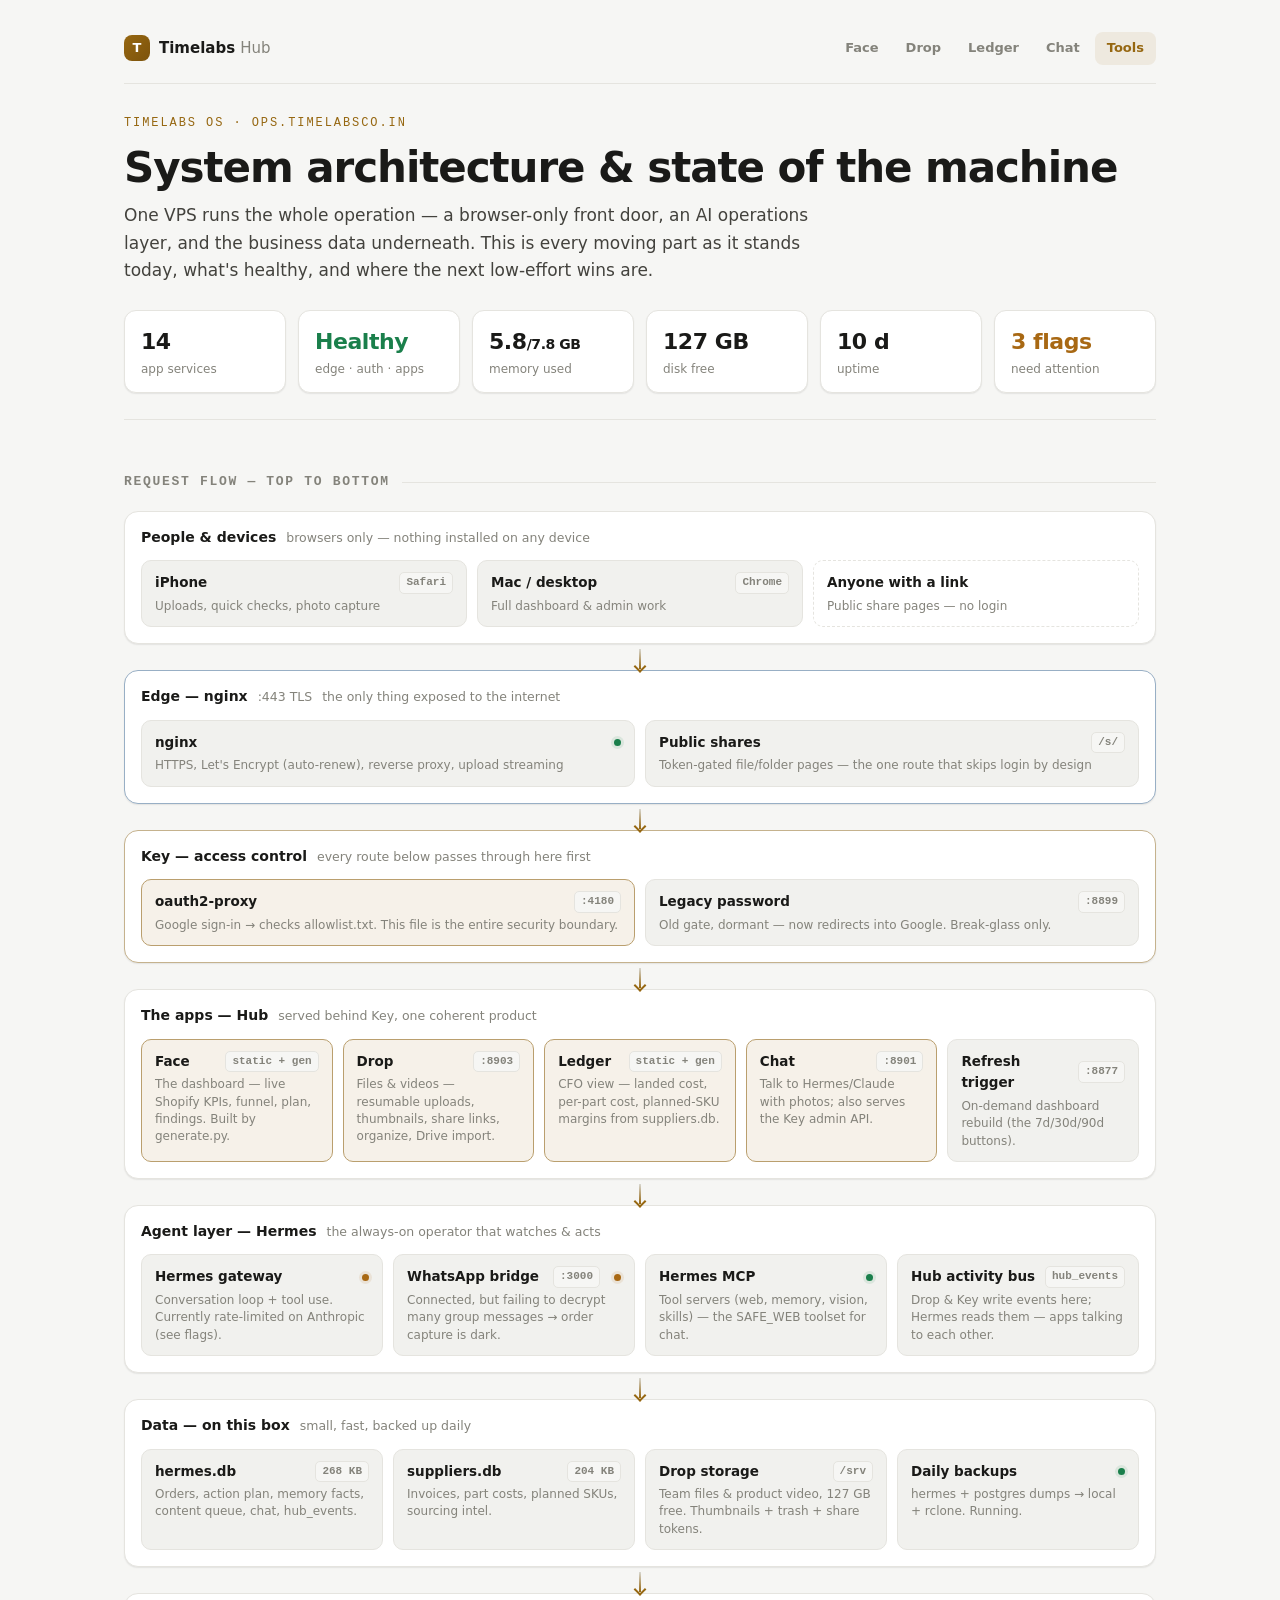
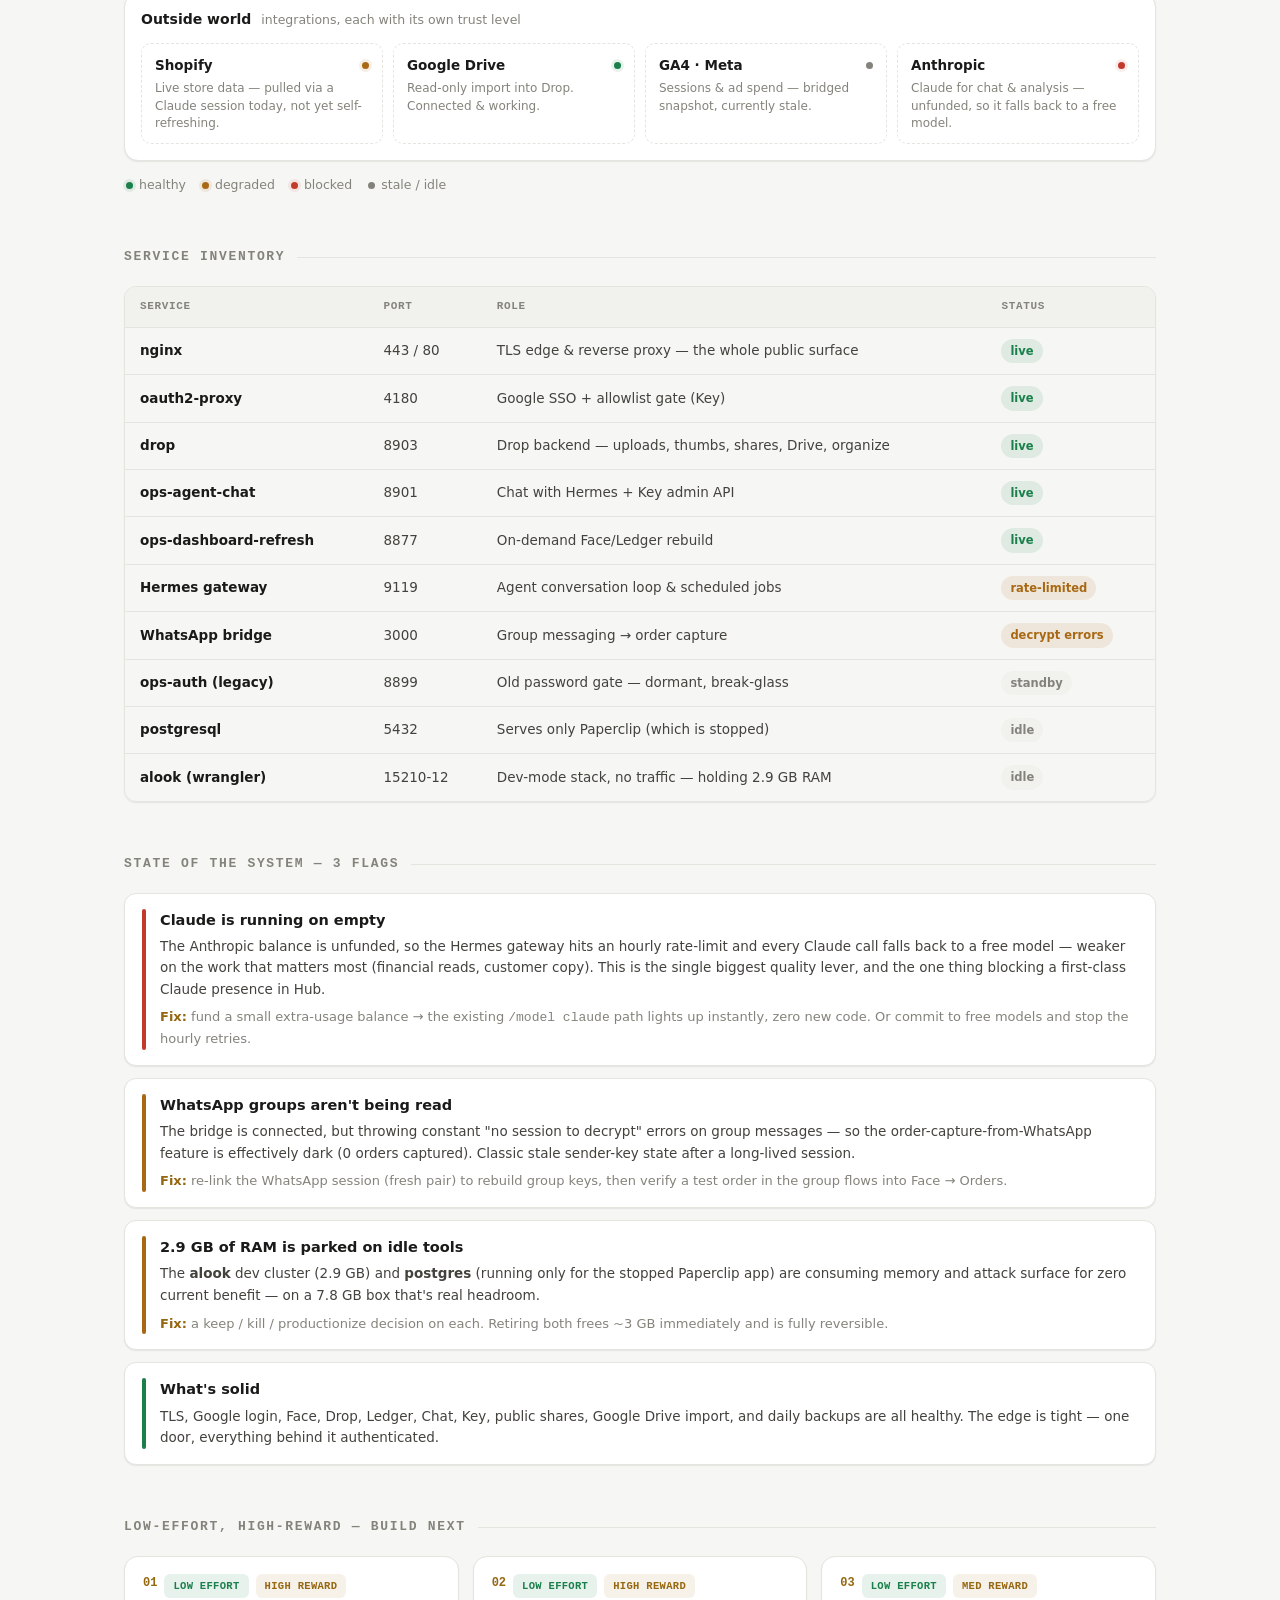
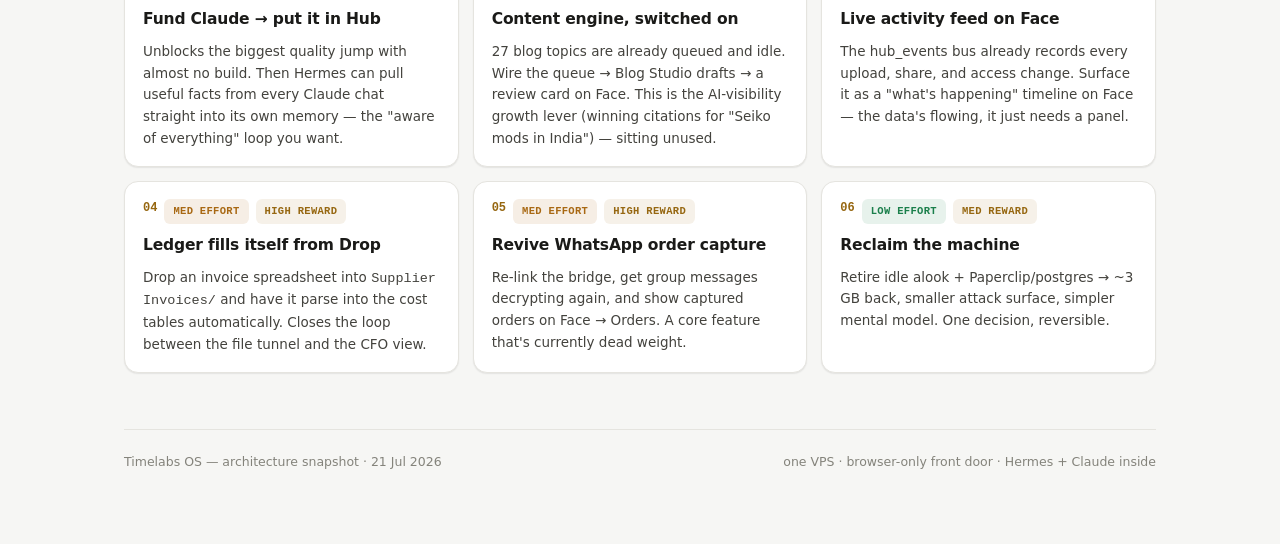
==== www/architecture.html @ 83016ca8 "Architecture diagram now lives inside Hub Deployed the system-architecture map as /ops/architecture." ====
<!doctype html>
<html lang="en">
<head>
<meta charset="utf-8">
<meta name="viewport" content="width=device-width,initial-scale=1,viewport-fit=cover">
<meta name="color-scheme" content="light dark">
<title>Timelabs OS — System Architecture</title>
<style>
  :root{
    --bg:#f6f6f4; --card:#ffffff; --card-2:#f1f1ee; --border:#e5e4df; --border-2:#d8d7d0;
    --ink:#1a1a18; --body:#43423d; --muted:#84837b;
    --accent:#966711; --accent-2:#7c530c; --accent-bg:rgba(150,103,17,.09);
    --good:#1a7f4b; --good-bg:rgba(26,127,75,.10);
    --warn:#a86813; --warn-bg:rgba(168,104,19,.11);
    --bad:#c23a2b; --bad-bg:rgba(194,58,43,.09);
    --edge:#3a6ea5; --edge-bg:rgba(58,110,165,.10);
    --sans:ui-sans-serif,system-ui,-apple-system,"Segoe UI",Roboto,"Inter","Helvetica Neue",Arial,sans-serif;
    --mono:ui-monospace,"SF Mono","Cascadia Code",Consolas,"Liberation Mono",monospace;
    --shadow:0 1px 2px rgba(20,20,18,.05), 0 1px 1px rgba(20,20,18,.03);
    --shadow-lg:0 6px 28px rgba(20,20,18,.09);
  }
  @media (prefers-color-scheme: dark){
    :root{
      --bg:#101012; --card:#191a1c; --card-2:#202123; --border:#2a2b2e; --border-2:#393a3e;
      --ink:#f1f1ef; --body:#c7c7c2; --muted:#8a8a84;
      --accent:#d8a94c; --accent-2:#e7c176; --accent-bg:rgba(216,169,76,.11);
      --good:#3fc380; --good-bg:rgba(63,195,128,.11);
      --warn:#e0ad51; --warn-bg:rgba(224,173,81,.12);
      --bad:#ef6b5b; --bad-bg:rgba(239,107,91,.11);
      --edge:#6ea3dd; --edge-bg:rgba(110,163,221,.12);
      --shadow:0 1px 2px rgba(0,0,0,.3);
      --shadow-lg:0 10px 38px rgba(0,0,0,.45);
    }
  }
  :root[data-theme="light"]{
    --bg:#f6f6f4; --card:#ffffff; --card-2:#f1f1ee; --border:#e5e4df; --border-2:#d8d7d0;
    --ink:#1a1a18; --body:#43423d; --muted:#84837b;
    --accent:#966711; --accent-2:#7c530c; --accent-bg:rgba(150,103,17,.09);
    --good:#1a7f4b; --good-bg:rgba(26,127,75,.10); --warn:#a86813; --warn-bg:rgba(168,104,19,.11);
    --bad:#c23a2b; --bad-bg:rgba(194,58,43,.09); --edge:#3a6ea5; --edge-bg:rgba(58,110,165,.10);
    --shadow:0 1px 2px rgba(20,20,18,.05), 0 1px 1px rgba(20,20,18,.03); --shadow-lg:0 6px 28px rgba(20,20,18,.09);
  }
  :root[data-theme="dark"]{
    --bg:#101012; --card:#191a1c; --card-2:#202123; --border:#2a2b2e; --border-2:#393a3e;
    --ink:#f1f1ef; --body:#c7c7c2; --muted:#8a8a84;
    --accent:#d8a94c; --accent-2:#e7c176; --accent-bg:rgba(216,169,76,.11);
    --good:#3fc380; --good-bg:rgba(63,195,128,.11); --warn:#e0ad51; --warn-bg:rgba(224,173,81,.12);
    --bad:#ef6b5b; --bad-bg:rgba(239,107,91,.11); --edge:#6ea3dd; --edge-bg:rgba(110,163,221,.12);
    --shadow:0 1px 2px rgba(0,0,0,.3); --shadow-lg:0 10px 38px rgba(0,0,0,.45);
  }
  *{box-sizing:border-box}
  body{margin:0;background:var(--bg);color:var(--body);font-family:var(--sans);line-height:1.6;
    -webkit-font-smoothing:antialiased;font-size:15px;}
  .num{font-variant-numeric:tabular-nums}
  .mono{font-family:var(--mono)}
  .wrap{max-width:1080px;margin:0 auto;padding:40px 24px 72px;}

  header{border-bottom:1px solid var(--border);padding-bottom:26px;margin-bottom:34px;}
  .eyebrow{font-family:var(--mono);font-size:12px;letter-spacing:.16em;text-transform:uppercase;
    color:var(--accent);margin:0 0 12px;}
  h1{font-size:clamp(28px,5vw,42px);line-height:1.08;letter-spacing:-.025em;color:var(--ink);
    margin:0 0 12px;text-wrap:balance;font-weight:750;}
  .lede{font-size:17px;color:var(--body);max-width:64ch;margin:0;}
  .statrow{display:grid;grid-template-columns:repeat(auto-fit,minmax(120px,1fr));gap:12px;margin-top:26px;}
  .stat{background:var(--card);border:1px solid var(--border);border-radius:12px;padding:13px 16px;box-shadow:var(--shadow);}
  .stat .v{font-size:22px;font-weight:750;color:var(--ink);letter-spacing:-.02em;}
  .stat .l{font-size:12px;color:var(--muted);margin-top:1px;}
  .stat .v.ok{color:var(--good)} .stat .v.warn{color:var(--warn)}

  h2{font-size:13px;font-family:var(--mono);letter-spacing:.13em;text-transform:uppercase;color:var(--muted);
    margin:52px 0 18px;font-weight:600;display:flex;align-items:center;gap:12px;}
  h2::after{content:"";flex:1;height:1px;background:var(--border);}

  /* ---- architecture diagram: request flows top → bottom ---- */
  .diagram{display:flex;flex-direction:column;gap:0;}
  .band{position:relative;border:1px solid var(--border);border-radius:14px;background:var(--card);
    padding:14px 16px 16px;box-shadow:var(--shadow);}
  .band + .band{margin-top:26px;}
  .band + .band::before{content:"";position:absolute;top:-22px;left:50%;width:2px;height:20px;
    background:linear-gradient(var(--border-2),var(--accent));transform:translateX(-50%);}
  .band + .band::after{content:"";position:absolute;top:-9px;left:50%;width:7px;height:7px;
    border-right:2px solid var(--accent);border-bottom:2px solid var(--accent);
    transform:translateX(-50%) rotate(45deg);}
  .band-h{display:flex;align-items:baseline;gap:10px;margin-bottom:12px;flex-wrap:wrap;}
  .band-h b{font-size:14px;color:var(--ink);font-weight:700;}
  .band-h span{font-size:12.5px;color:var(--muted);}
  .band.edge{border-color:color-mix(in srgb,var(--edge) 45%,var(--border));}
  .band.access{border-color:color-mix(in srgb,var(--accent) 40%,var(--border));}
  .nodes{display:grid;grid-template-columns:repeat(auto-fit,minmax(158px,1fr));gap:10px;}
  .node{background:var(--card-2);border:1px solid var(--border);border-radius:10px;padding:11px 13px;}
  .node .nm{font-size:13.5px;font-weight:650;color:var(--ink);display:flex;align-items:center;justify-content:space-between;gap:8px;}
  .node .port{font-family:var(--mono);font-size:11px;color:var(--muted);background:var(--bg);
    border:1px solid var(--border);border-radius:5px;padding:1px 6px;white-space:nowrap;}
  .node .d{font-size:12px;color:var(--muted);margin-top:4px;line-height:1.45;}
  .node.hero{border-color:color-mix(in srgb,var(--accent) 55%,var(--border));background:var(--accent-bg);}
  .node.ext{background:transparent;border-style:dashed;}
  .dot{width:7px;height:7px;border-radius:50%;flex:0 0 auto;}
  .dot.live{background:var(--good);box-shadow:0 0 0 3px var(--good-bg);}
  .dot.warnd{background:var(--warn);box-shadow:0 0 0 3px var(--warn-bg);}
  .dot.down{background:var(--bad);box-shadow:0 0 0 3px var(--bad-bg);}
  .dot.idle{background:var(--muted);}

  .legend{display:flex;gap:16px;flex-wrap:wrap;font-size:12.5px;color:var(--muted);margin:14px 2px 0;}
  .legend span{display:flex;align-items:center;gap:6px;}

  /* ---- inventory table ---- */
  .tablewrap{overflow-x:auto;border:1px solid var(--border);border-radius:12px;box-shadow:var(--shadow);}
  table{width:100%;border-collapse:collapse;font-size:13.5px;min-width:560px;}
  th,td{text-align:left;padding:11px 15px;border-bottom:1px solid var(--border);}
  thead th{font-family:var(--mono);font-size:11px;letter-spacing:.06em;text-transform:uppercase;color:var(--muted);
    background:var(--card-2);font-weight:600;}
  tbody tr:last-child td{border-bottom:none;}
  tbody td:first-child{font-weight:650;color:var(--ink);}
  td .port{font-family:var(--mono);font-size:12px;color:var(--muted);}
  .chip{display:inline-flex;align-items:center;gap:5px;font-size:11.5px;font-weight:650;padding:3px 9px;
    border-radius:999px;white-space:nowrap;}
  .chip.live{color:var(--good);background:var(--good-bg);}
  .chip.warnd{color:var(--warn);background:var(--warn-bg);}
  .chip.idle{color:var(--muted);background:var(--card-2);}
  .chip.down{color:var(--bad);background:var(--bad-bg);}

  /* ---- issues ---- */
  .issues{display:grid;gap:12px;}
  .issue{display:grid;grid-template-columns:auto 1fr;gap:14px;background:var(--card);border:1px solid var(--border);
    border-radius:12px;padding:15px 17px;box-shadow:var(--shadow);}
  .issue .sev{width:4px;border-radius:2px;}
  .issue.crit .sev{background:var(--bad)} .issue.warn .sev{background:var(--warn)} .issue.ok .sev{background:var(--good)}
  .issue h3{margin:0 0 4px;font-size:14.5px;color:var(--ink);font-weight:700;}
  .issue p{margin:0;font-size:13.5px;color:var(--body);}
  .issue .fix{margin-top:7px;font-size:13px;color:var(--muted);}
  .issue .fix b{color:var(--accent);font-weight:650;}

  /* ---- roadmap ---- */
  .road{display:grid;grid-template-columns:repeat(auto-fill,minmax(300px,1fr));gap:14px;}
  .rcard{background:var(--card);border:1px solid var(--border);border-radius:14px;padding:17px 18px;
    box-shadow:var(--shadow);display:flex;flex-direction:column;gap:9px;transition:transform .15s ease,box-shadow .15s ease;}
  .rcard:hover{transform:translateY(-2px);box-shadow:var(--shadow-lg);}
  .rcard h3{margin:0;font-size:15.5px;color:var(--ink);font-weight:700;letter-spacing:-.01em;}
  .rcard p{margin:0;font-size:13.5px;color:var(--body);flex:1;}
  .badges{display:flex;gap:7px;flex-wrap:wrap;}
  .badge{font-family:var(--mono);font-size:10.5px;font-weight:600;letter-spacing:.03em;text-transform:uppercase;
    padding:3px 8px;border-radius:6px;border:1px solid var(--border);color:var(--muted);}
  .badge.eff{color:var(--good);border-color:transparent;background:var(--good-bg);}
  .badge.rew{color:var(--accent);border-color:transparent;background:var(--accent-bg);}
  .badge.dep{color:var(--warn);border-color:transparent;background:var(--warn-bg);}
  .rnum{font-family:var(--mono);font-size:12px;color:var(--accent);font-weight:700;}

  footer{margin-top:56px;padding-top:22px;border-top:1px solid var(--border);color:var(--muted);font-size:12.5px;
    display:flex;justify-content:space-between;flex-wrap:wrap;gap:10px;}
  a{color:var(--accent);}
  @media (prefers-reduced-motion: reduce){.rcard{transition:none;}}

  .osbar{display:flex;align-items:center;gap:14px;flex-wrap:wrap;margin:-8px 0 30px;padding-bottom:18px;
    border-bottom:1px solid var(--border);}
  .osbrand{display:flex;align-items:center;gap:9px;text-decoration:none;}
  .osdot{width:26px;height:26px;border-radius:8px;background:linear-gradient(135deg,var(--accent),var(--accent-2));
    display:flex;align-items:center;justify-content:center;color:#fff;font-weight:800;font-size:13px;}
  .osname{font-weight:700;font-size:15px;color:var(--ink);}
  .osname span{color:var(--muted);font-weight:500;}
  .osnav{display:flex;gap:3px;flex-wrap:wrap;margin-left:auto;}
  .osnav a{font-size:13px;font-weight:600;color:var(--muted);text-decoration:none;padding:6px 12px;border-radius:8px;}
  .osnav a:hover{color:var(--ink);background:var(--card-2);}
  .osnav a.on{color:var(--accent);background:var(--accent-bg);}
</style>
</head>
<body>
<div class="wrap">
  <div class="osbar">
    <a class="osbrand" href="/ops/#overview"><span class="osdot">T</span><span class="osname">Timelabs <span>Hub</span></span></a>
    <nav class="osnav">
      <a href="/ops/#overview">Face</a><a href="/drop/">Drop</a><a href="/ops/ledger.html">Ledger</a>
      <a href="/ops/agent/">Chat</a><a href="/ops/tools.html" class="on">Tools</a>
    </nav>
  </div>

  <header>
    <p class="eyebrow">Timelabs OS · ops.timelabsco.in</p>
    <h1>System architecture &amp; state of the machine</h1>
    <p class="lede">One VPS runs the whole operation — a browser-only front door, an AI operations layer, and the business data underneath. This is every moving part as it stands today, what's healthy, and where the next low-effort wins are.</p>
    <div class="statrow">
      <div class="stat"><div class="v num">14</div><div class="l">app services</div></div>
      <div class="stat"><div class="v ok">Healthy</div><div class="l">edge · auth · apps</div></div>
      <div class="stat"><div class="v num">5.8<span style="font-size:14px">/7.8 GB</span></div><div class="l">memory used</div></div>
      <div class="stat"><div class="v num">127 GB</div><div class="l">disk free</div></div>
      <div class="stat"><div class="v num">10 d</div><div class="l">uptime</div></div>
      <div class="stat"><div class="v warn">3 flags</div><div class="l">need attention</div></div>
    </div>
  </header>

  <h2>Request flow — top to bottom</h2>
  <div class="diagram">

    <div class="band">
      <div class="band-h"><b>People &amp; devices</b><span>browsers only — nothing installed on any device</span></div>
      <div class="nodes">
        <div class="node"><div class="nm">iPhone <span class="port">Safari</span></div><div class="d">Uploads, quick checks, photo capture</div></div>
        <div class="node"><div class="nm">Mac / desktop <span class="port">Chrome</span></div><div class="d">Full dashboard &amp; admin work</div></div>
        <div class="node ext"><div class="nm">Anyone with a link</div><div class="d">Public share pages — no login</div></div>
      </div>
    </div>

    <div class="band edge">
      <div class="band-h"><b>Edge — nginx</b><span class="port">:443 TLS</span><span>the only thing exposed to the internet</span></div>
      <div class="nodes">
        <div class="node"><div class="nm">nginx <span class="dot live"></span></div><div class="d">HTTPS, Let's Encrypt (auto-renew), reverse proxy, upload streaming</div></div>
        <div class="node"><div class="nm">Public shares <span class="port">/s/</span></div><div class="d">Token-gated file/folder pages — the one route that skips login by design</div></div>
      </div>
    </div>

    <div class="band access">
      <div class="band-h"><b>Key — access control</b><span>every route below passes through here first</span></div>
      <div class="nodes">
        <div class="node hero"><div class="nm">oauth2-proxy <span class="port">:4180</span></div><div class="d">Google sign-in → checks allowlist.txt. This file is the entire security boundary.</div></div>
        <div class="node"><div class="nm">Legacy password <span class="port">:8899</span></div><div class="d">Old gate, dormant — now redirects into Google. Break-glass only.</div></div>
      </div>
    </div>

    <div class="band">
      <div class="band-h"><b>The apps — Hub</b><span>served behind Key, one coherent product</span></div>
      <div class="nodes">
        <div class="node hero"><div class="nm">Face <span class="port">static + gen</span></div><div class="d">The dashboard — live Shopify KPIs, funnel, plan, findings. Built by generate.py.</div></div>
        <div class="node hero"><div class="nm">Drop <span class="port">:8903</span></div><div class="d">Files &amp; videos — resumable uploads, thumbnails, share links, organize, Drive import.</div></div>
        <div class="node hero"><div class="nm">Ledger <span class="port">static + gen</span></div><div class="d">CFO view — landed cost, per-part cost, planned-SKU margins from suppliers.db.</div></div>
        <div class="node hero"><div class="nm">Chat <span class="port">:8901</span></div><div class="d">Talk to Hermes/Claude with photos; also serves the Key admin API.</div></div>
        <div class="node"><div class="nm">Refresh trigger <span class="port">:8877</span></div><div class="d">On-demand dashboard rebuild (the 7d/30d/90d buttons).</div></div>
      </div>
    </div>

    <div class="band">
      <div class="band-h"><b>Agent layer — Hermes</b><span>the always-on operator that watches &amp; acts</span></div>
      <div class="nodes">
        <div class="node"><div class="nm">Hermes gateway <span class="dot warnd"></span></div><div class="d">Conversation loop + tool use. Currently rate-limited on Anthropic (see flags).</div></div>
        <div class="node"><div class="nm">WhatsApp bridge <span class="port">:3000</span><span class="dot warnd"></span></div><div class="d">Connected, but failing to decrypt many group messages → order capture is dark.</div></div>
        <div class="node"><div class="nm">Hermes MCP <span class="dot live"></span></div><div class="d">Tool servers (web, memory, vision, skills) — the SAFE_WEB toolset for chat.</div></div>
        <div class="node"><div class="nm">Hub activity bus <span class="port">hub_events</span></div><div class="d">Drop &amp; Key write events here; Hermes reads them — apps talking to each other.</div></div>
      </div>
    </div>

    <div class="band">
      <div class="band-h"><b>Data — on this box</b><span>small, fast, backed up daily</span></div>
      <div class="nodes">
        <div class="node"><div class="nm">hermes.db <span class="port">268 KB</span></div><div class="d">Orders, action plan, memory facts, content queue, chat, hub_events.</div></div>
        <div class="node"><div class="nm">suppliers.db <span class="port">204 KB</span></div><div class="d">Invoices, part costs, planned SKUs, sourcing intel.</div></div>
        <div class="node"><div class="nm">Drop storage <span class="port">/srv</span></div><div class="d">Team files &amp; product video, 127 GB free. Thumbnails + trash + share tokens.</div></div>
        <div class="node"><div class="nm">Daily backups <span class="dot live"></span></div><div class="d">hermes + postgres dumps → local + rclone. Running.</div></div>
      </div>
    </div>

    <div class="band">
      <div class="band-h"><b>Outside world</b><span>integrations, each with its own trust level</span></div>
      <div class="nodes">
        <div class="node ext"><div class="nm">Shopify <span class="dot warnd"></span></div><div class="d">Live store data — pulled via a Claude session today, not yet self-refreshing.</div></div>
        <div class="node ext"><div class="nm">Google Drive <span class="dot live"></span></div><div class="d">Read-only import into Drop. Connected &amp; working.</div></div>
        <div class="node ext"><div class="nm">GA4 · Meta <span class="dot idle"></span></div><div class="d">Sessions &amp; ad spend — bridged snapshot, currently stale.</div></div>
        <div class="node ext"><div class="nm">Anthropic <span class="dot down"></span></div><div class="d">Claude for chat &amp; analysis — unfunded, so it falls back to a free model.</div></div>
      </div>
    </div>
  </div>

  <div class="legend">
    <span><span class="dot live"></span> healthy</span>
    <span><span class="dot warnd"></span> degraded</span>
    <span><span class="dot down"></span> blocked</span>
    <span><span class="dot idle"></span> stale / idle</span>
  </div>

  <h2>Service inventory</h2>
  <div class="tablewrap">
    <table>
      <thead><tr><th>Service</th><th>Port</th><th>Role</th><th>Status</th></tr></thead>
      <tbody>
        <tr><td>nginx</td><td class="port">443 / 80</td><td>TLS edge &amp; reverse proxy — the whole public surface</td><td><span class="chip live">live</span></td></tr>
        <tr><td>oauth2-proxy</td><td class="port">4180</td><td>Google SSO + allowlist gate (Key)</td><td><span class="chip live">live</span></td></tr>
        <tr><td>drop</td><td class="port">8903</td><td>Drop backend — uploads, thumbs, shares, Drive, organize</td><td><span class="chip live">live</span></td></tr>
        <tr><td>ops-agent-chat</td><td class="port">8901</td><td>Chat with Hermes + Key admin API</td><td><span class="chip live">live</span></td></tr>
        <tr><td>ops-dashboard-refresh</td><td class="port">8877</td><td>On-demand Face/Ledger rebuild</td><td><span class="chip live">live</span></td></tr>
        <tr><td>Hermes gateway</td><td class="port">9119</td><td>Agent conversation loop &amp; scheduled jobs</td><td><span class="chip warnd">rate-limited</span></td></tr>
        <tr><td>WhatsApp bridge</td><td class="port">3000</td><td>Group messaging → order capture</td><td><span class="chip warnd">decrypt errors</span></td></tr>
        <tr><td>ops-auth (legacy)</td><td class="port">8899</td><td>Old password gate — dormant, break-glass</td><td><span class="chip idle">standby</span></td></tr>
        <tr><td>postgresql</td><td class="port">5432</td><td>Serves only Paperclip (which is stopped)</td><td><span class="chip idle">idle</span></td></tr>
        <tr><td>alook (wrangler)</td><td class="port">15210-12</td><td>Dev-mode stack, no traffic — holding 2.9 GB RAM</td><td><span class="chip idle">idle</span></td></tr>
      </tbody>
    </table>
  </div>

  <h2>State of the system — 3 flags</h2>
  <div class="issues">
    <div class="issue crit"><div class="sev"></div><div>
      <h3>Claude is running on empty</h3>
      <p>The Anthropic balance is unfunded, so the Hermes gateway hits an hourly rate-limit and every Claude call falls back to a free model — weaker on the work that matters most (financial reads, customer copy). This is the single biggest quality lever, and the one thing blocking a first-class Claude presence in Hub.</p>
      <p class="fix"><b>Fix:</b> fund a small extra-usage balance → the existing <span class="mono">/model claude</span> path lights up instantly, zero new code. Or commit to free models and stop the hourly retries.</p>
    </div></div>
    <div class="issue warn"><div class="sev"></div><div>
      <h3>WhatsApp groups aren't being read</h3>
      <p>The bridge is connected, but throwing constant "no session to decrypt" errors on group messages — so the order-capture-from-WhatsApp feature is effectively dark (0 orders captured). Classic stale sender-key state after a long-lived session.</p>
      <p class="fix"><b>Fix:</b> re-link the WhatsApp session (fresh pair) to rebuild group keys, then verify a test order in the group flows into Face → Orders.</p>
    </div></div>
    <div class="issue warn"><div class="sev"></div><div>
      <h3>2.9 GB of RAM is parked on idle tools</h3>
      <p>The <b>alook</b> dev cluster (2.9 GB) and <b>postgres</b> (running only for the stopped Paperclip app) are consuming memory and attack surface for zero current benefit — on a 7.8 GB box that's real headroom.</p>
      <p class="fix"><b>Fix:</b> a keep / kill / productionize decision on each. Retiring both frees ~3 GB immediately and is fully reversible.</p>
    </div></div>
    <div class="issue ok"><div class="sev"></div><div>
      <h3>What's solid</h3>
      <p>TLS, Google login, Face, Drop, Ledger, Chat, Key, public shares, Google Drive import, and daily backups are all healthy. The edge is tight — one door, everything behind it authenticated.</p>
    </div></div>
  </div>

  <h2>Low-effort, high-reward — build next</h2>
  <div class="road">
    <div class="rcard">
      <div class="badges"><span class="rnum">01</span><span class="badge eff">Low effort</span><span class="badge rew">High reward</span></div>
      <h3>Fund Claude → put it in Hub</h3>
      <p>Unblocks the biggest quality jump with almost no build. Then Hermes can pull useful facts from every Claude chat straight into its own memory — the "aware of everything" loop you want.</p>
    </div>
    <div class="rcard">
      <div class="badges"><span class="rnum">02</span><span class="badge eff">Low effort</span><span class="badge rew">High reward</span></div>
      <h3>Content engine, switched on</h3>
      <p>27 blog topics are already queued and idle. Wire the queue → Blog Studio drafts → a review card on Face. This is the AI-visibility growth lever (winning citations for "Seiko mods in India") — sitting unused.</p>
    </div>
    <div class="rcard">
      <div class="badges"><span class="rnum">03</span><span class="badge eff">Low effort</span><span class="badge rew">Med reward</span></div>
      <h3>Live activity feed on Face</h3>
      <p>The hub_events bus already records every upload, share, and access change. Surface it as a "what's happening" timeline on Face — the data's flowing, it just needs a panel.</p>
    </div>
    <div class="rcard">
      <div class="badges"><span class="rnum">04</span><span class="badge dep">Med effort</span><span class="badge rew">High reward</span></div>
      <h3>Ledger fills itself from Drop</h3>
      <p>Drop an invoice spreadsheet into <span class="mono">Supplier Invoices/</span> and have it parse into the cost tables automatically. Closes the loop between the file tunnel and the CFO view.</p>
    </div>
    <div class="rcard">
      <div class="badges"><span class="rnum">05</span><span class="badge dep">Med effort</span><span class="badge rew">High reward</span></div>
      <h3>Revive WhatsApp order capture</h3>
      <p>Re-link the bridge, get group messages decrypting again, and show captured orders on Face → Orders. A core feature that's currently dead weight.</p>
    </div>
    <div class="rcard">
      <div class="badges"><span class="rnum">06</span><span class="badge eff">Low effort</span><span class="badge rew">Med reward</span></div>
      <h3>Reclaim the machine</h3>
      <p>Retire idle alook + Paperclip/postgres → ~3 GB back, smaller attack surface, simpler mental model. One decision, reversible.</p>
    </div>
  </div>

  <footer>
    <span>Timelabs OS — architecture snapshot · 21 Jul 2026</span>
    <span>one VPS · browser-only front door · Hermes + Claude inside</span>
  </footer>
</div>
</body>
</html>
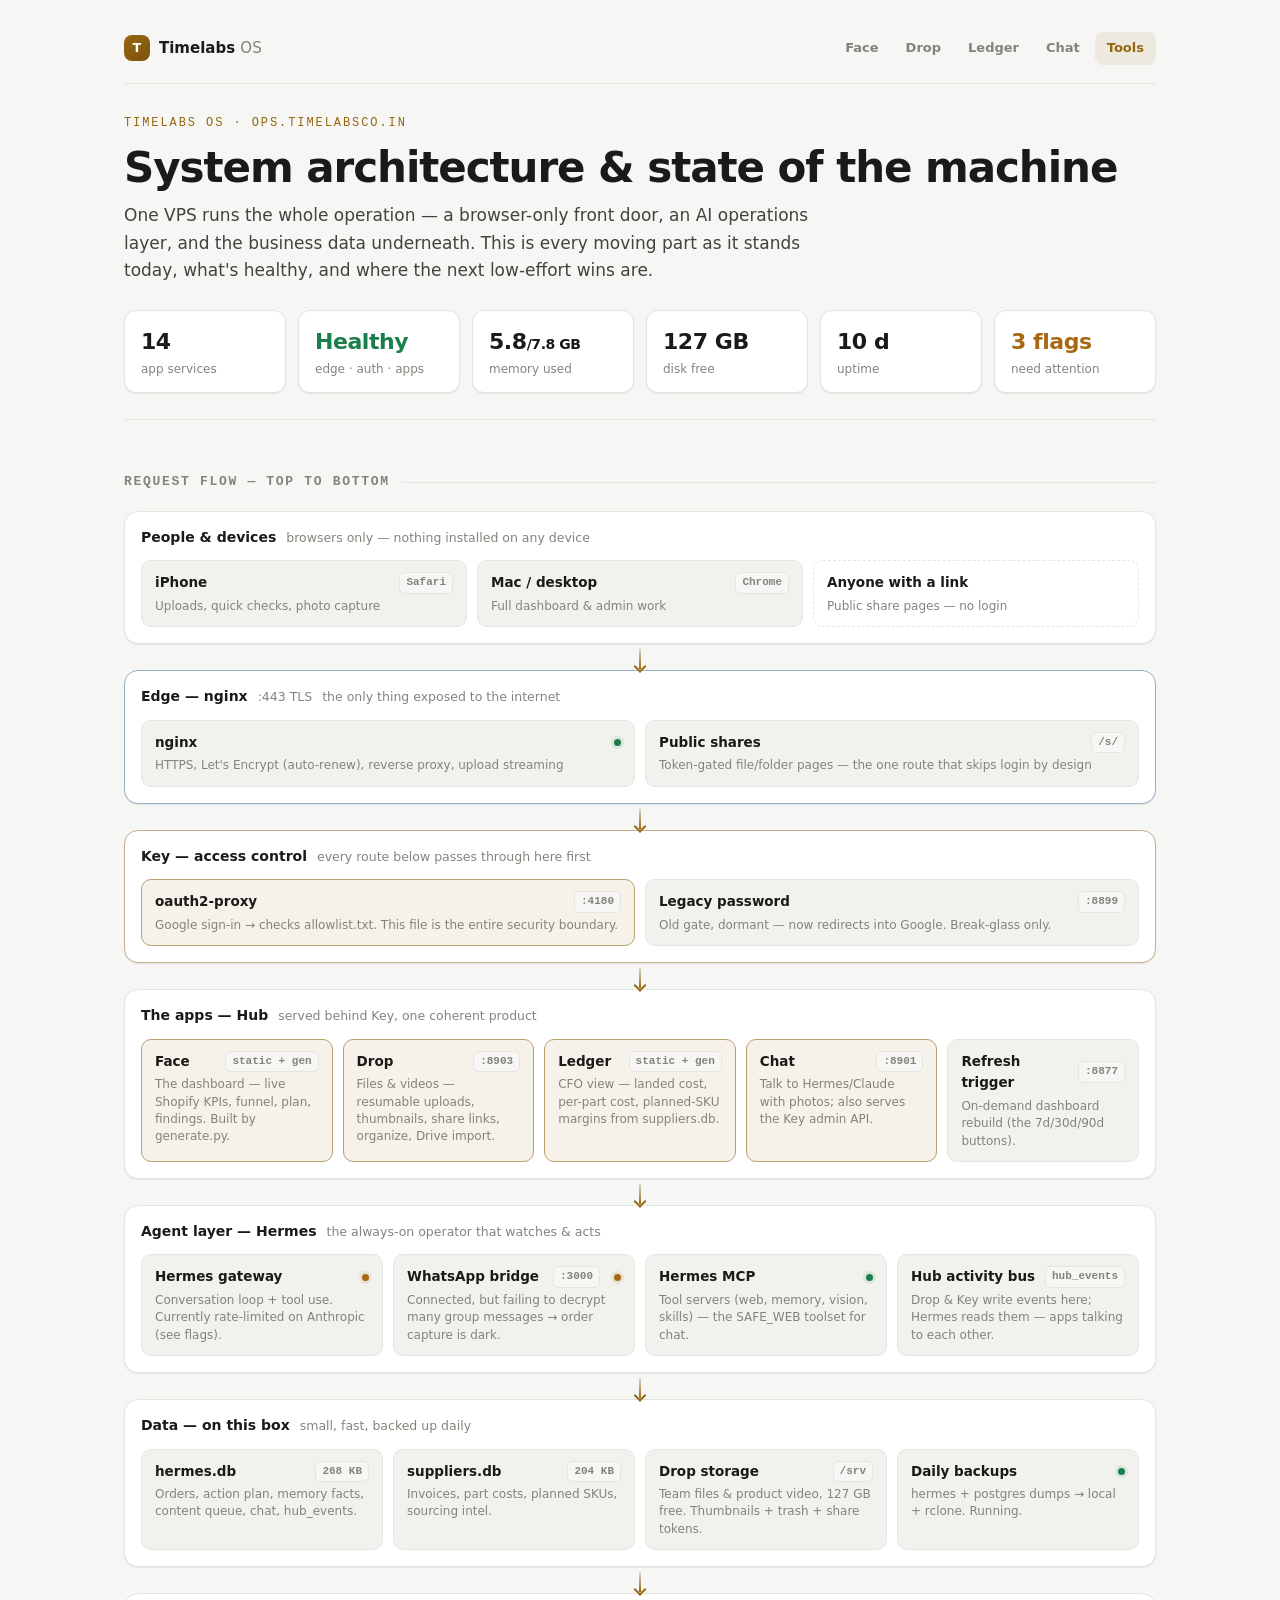
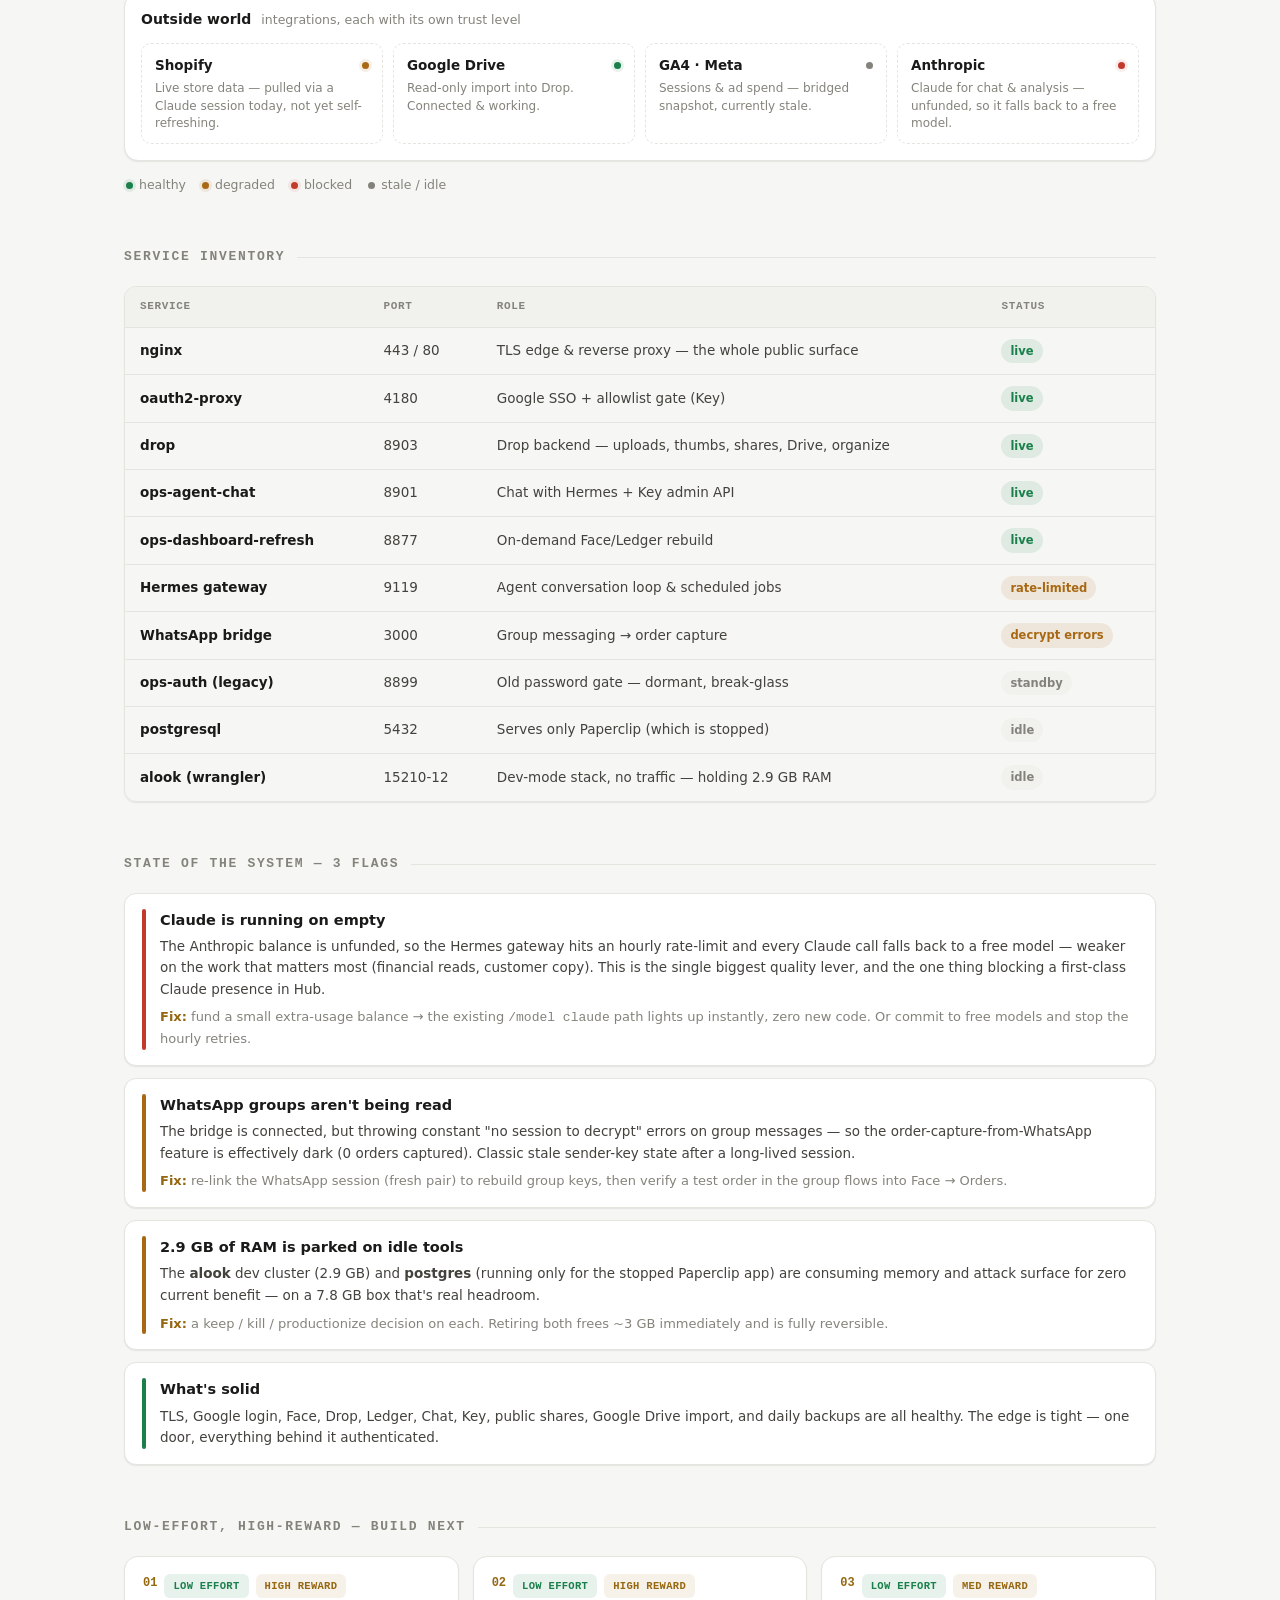
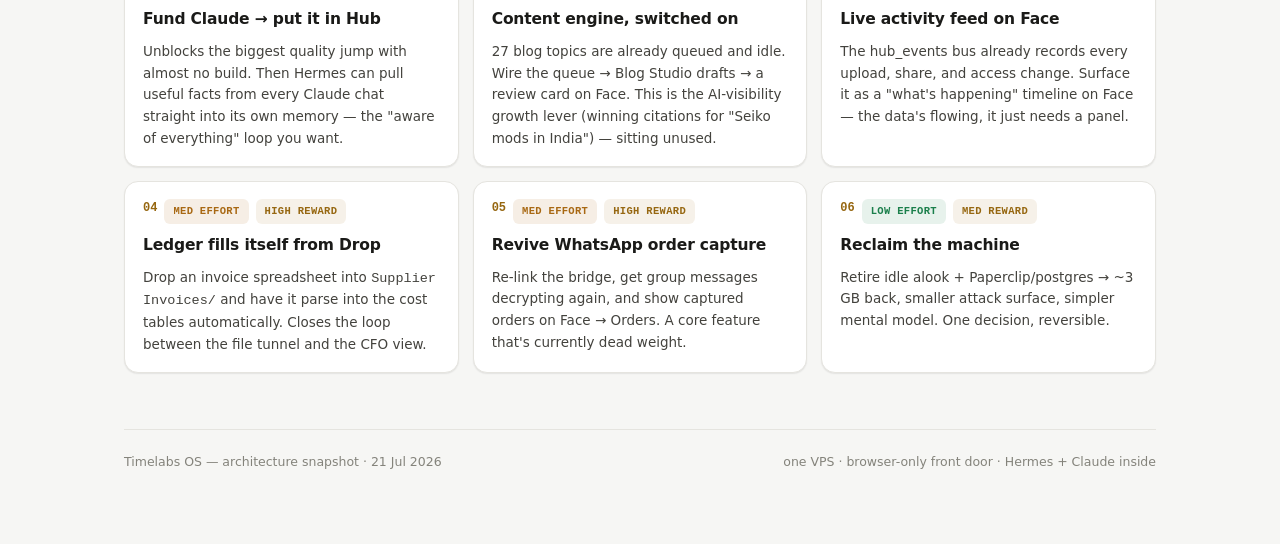
==== commit 5193907f: "Rename to Timelabs OS + Product Updater becomes a real editor Rename: 'Timelabs Hub' -> 'Timelabs OS" ====
--- a/www/architecture.html
+++ b/www/architecture.html
@@ -166,7 +166,7 @@
 <body>
 <div class="wrap">
   <div class="osbar">
-    <a class="osbrand" href="/ops/#overview"><span class="osdot">T</span><span class="osname">Timelabs <span>Hub</span></span></a>
+    <a class="osbrand" href="/ops/#overview"><span class="osdot">T</span><span class="osname">Timelabs <span>OS</span></span></a>
     <nav class="osnav">
       <a href="/ops/#overview">Face</a><a href="/drop/">Drop</a><a href="/ops/ledger.html">Ledger</a>
       <a href="/ops/agent/">Chat</a><a href="/ops/tools.html" class="on">Tools</a>
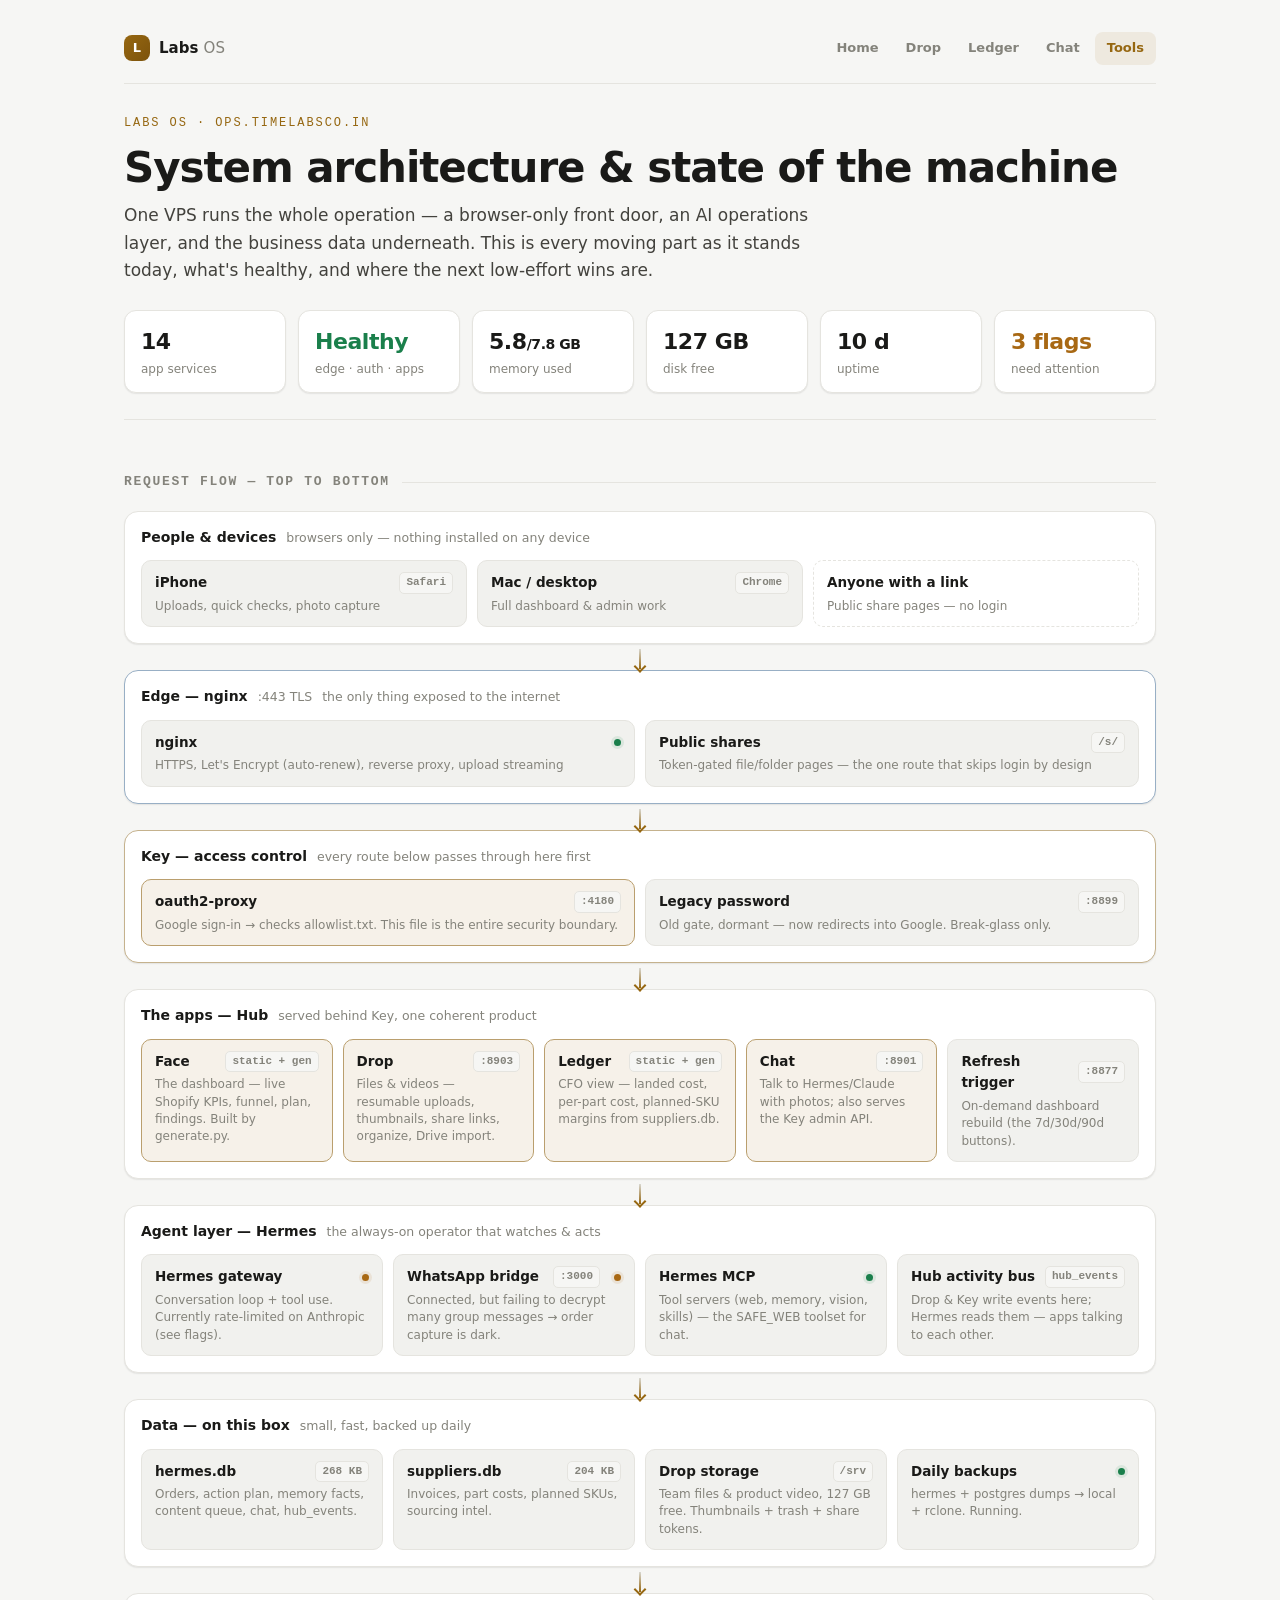
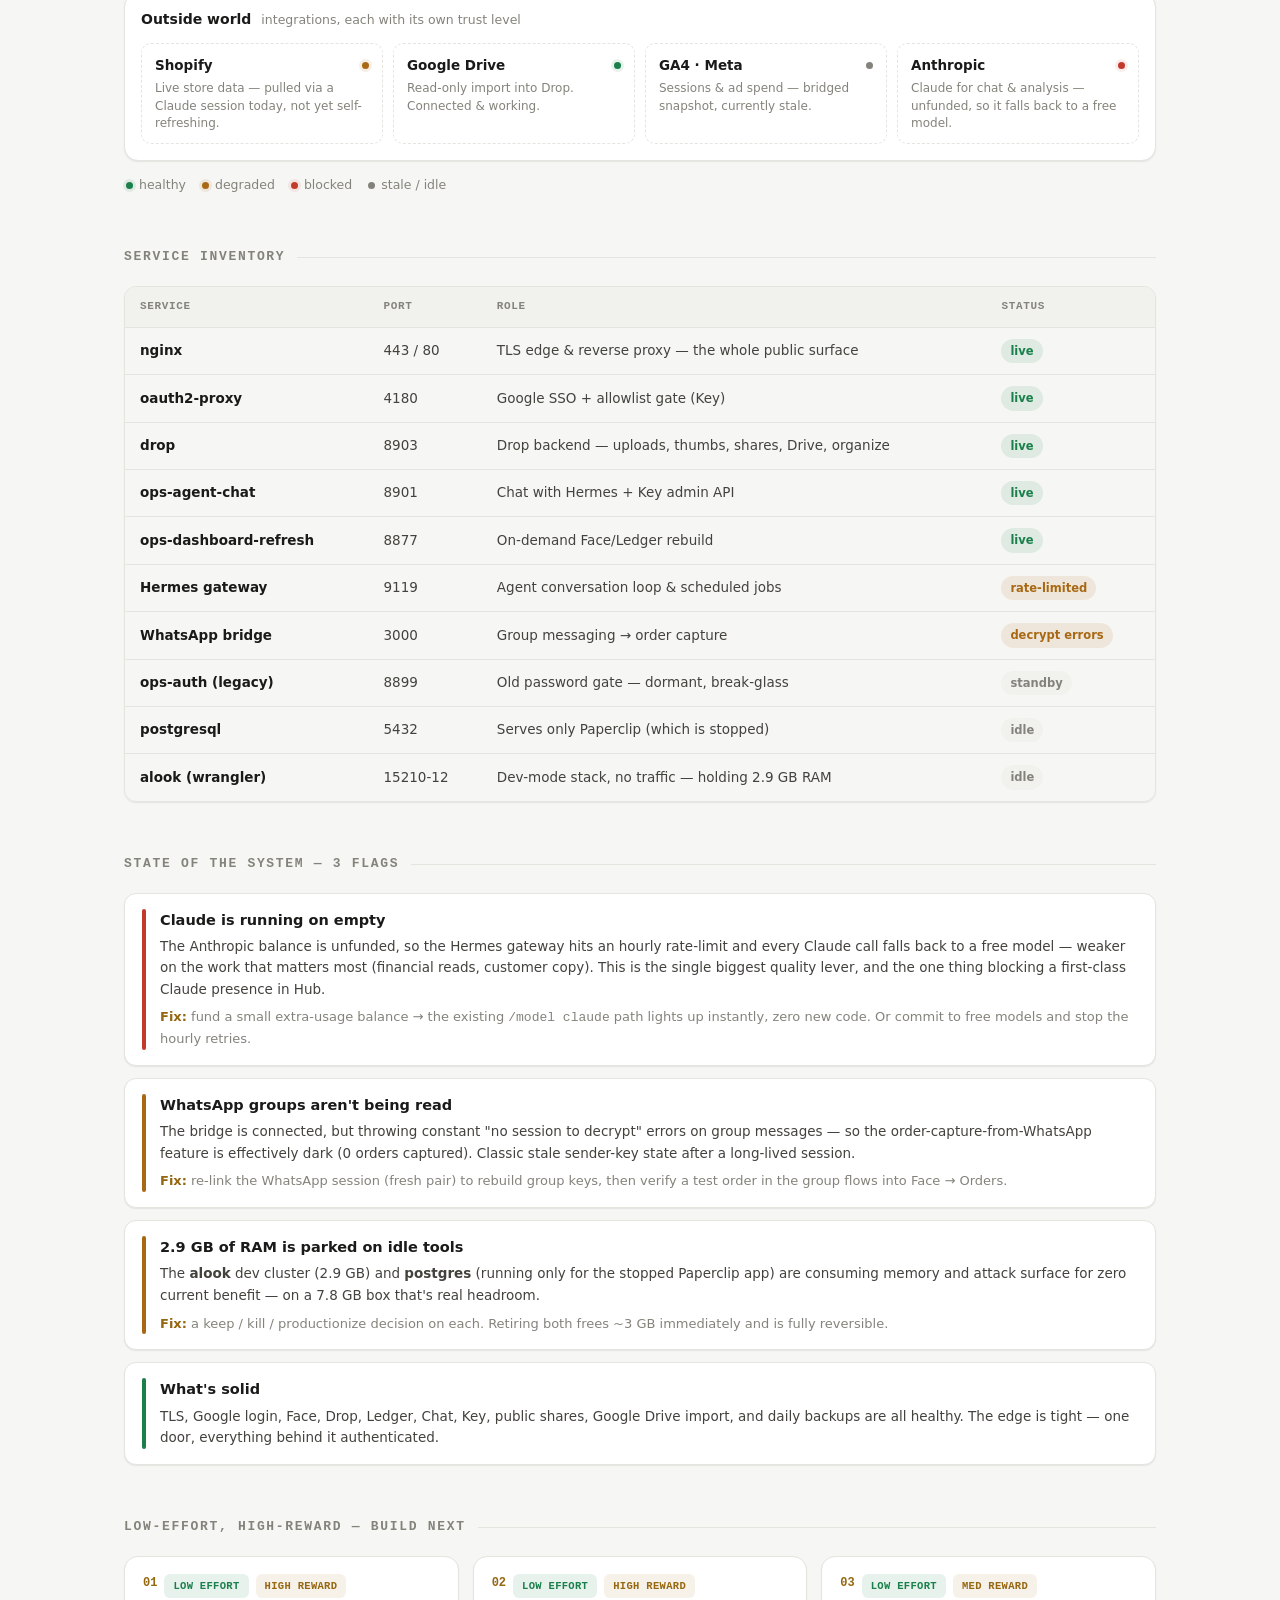
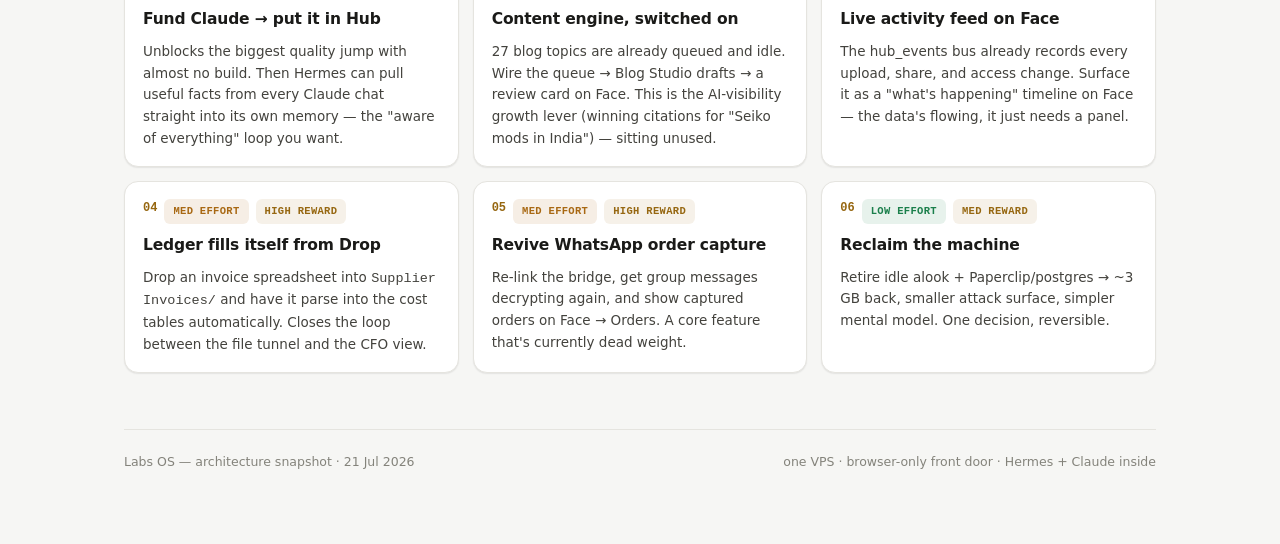
==== commit df91cc56: "Rebrand to the Labs family Shifted from 'Timelabs OS' (single brand) to the Labs product family, per" ====
--- a/www/architecture.html
+++ b/www/architecture.html
@@ -4,7 +4,7 @@
 <meta charset="utf-8">
 <meta name="viewport" content="width=device-width,initial-scale=1,viewport-fit=cover">
 <meta name="color-scheme" content="light dark">
-<title>Timelabs OS — System Architecture</title>
+<title>Labs OS — System Architecture</title>
 <style>
   :root{
     --bg:#f6f6f4; --card:#ffffff; --card-2:#f1f1ee; --border:#e5e4df; --border-2:#d8d7d0;
@@ -166,15 +166,15 @@
 <body>
 <div class="wrap">
   <div class="osbar">
-    <a class="osbrand" href="/ops/#overview"><span class="osdot">T</span><span class="osname">Timelabs <span>OS</span></span></a>
+    <a class="osbrand" href="/ops/#overview"><span class="osdot">L</span><span class="osname">Labs <span>OS</span></span></a>
     <nav class="osnav">
-      <a href="/ops/#overview">Face</a><a href="/drop/">Drop</a><a href="/ops/ledger.html">Ledger</a>
+      <a href="/ops/#overview">Home</a><a href="/drop/">Drop</a><a href="/ops/ledger.html">Ledger</a>
       <a href="/ops/agent/">Chat</a><a href="/ops/tools.html" class="on">Tools</a>
     </nav>
   </div>
 
   <header>
-    <p class="eyebrow">Timelabs OS · ops.timelabsco.in</p>
+    <p class="eyebrow">Labs OS · ops.timelabsco.in</p>
     <h1>System architecture &amp; state of the machine</h1>
     <p class="lede">One VPS runs the whole operation — a browser-only front door, an AI operations layer, and the business data underneath. This is every moving part as it stands today, what's healthy, and where the next low-effort wins are.</p>
     <div class="statrow">
@@ -341,7 +341,7 @@
   </div>
 
   <footer>
-    <span>Timelabs OS — architecture snapshot · 21 Jul 2026</span>
+    <span>Labs OS — architecture snapshot · 21 Jul 2026</span>
     <span>one VPS · browser-only front door · Hermes + Claude inside</span>
   </footer>
 </div>
